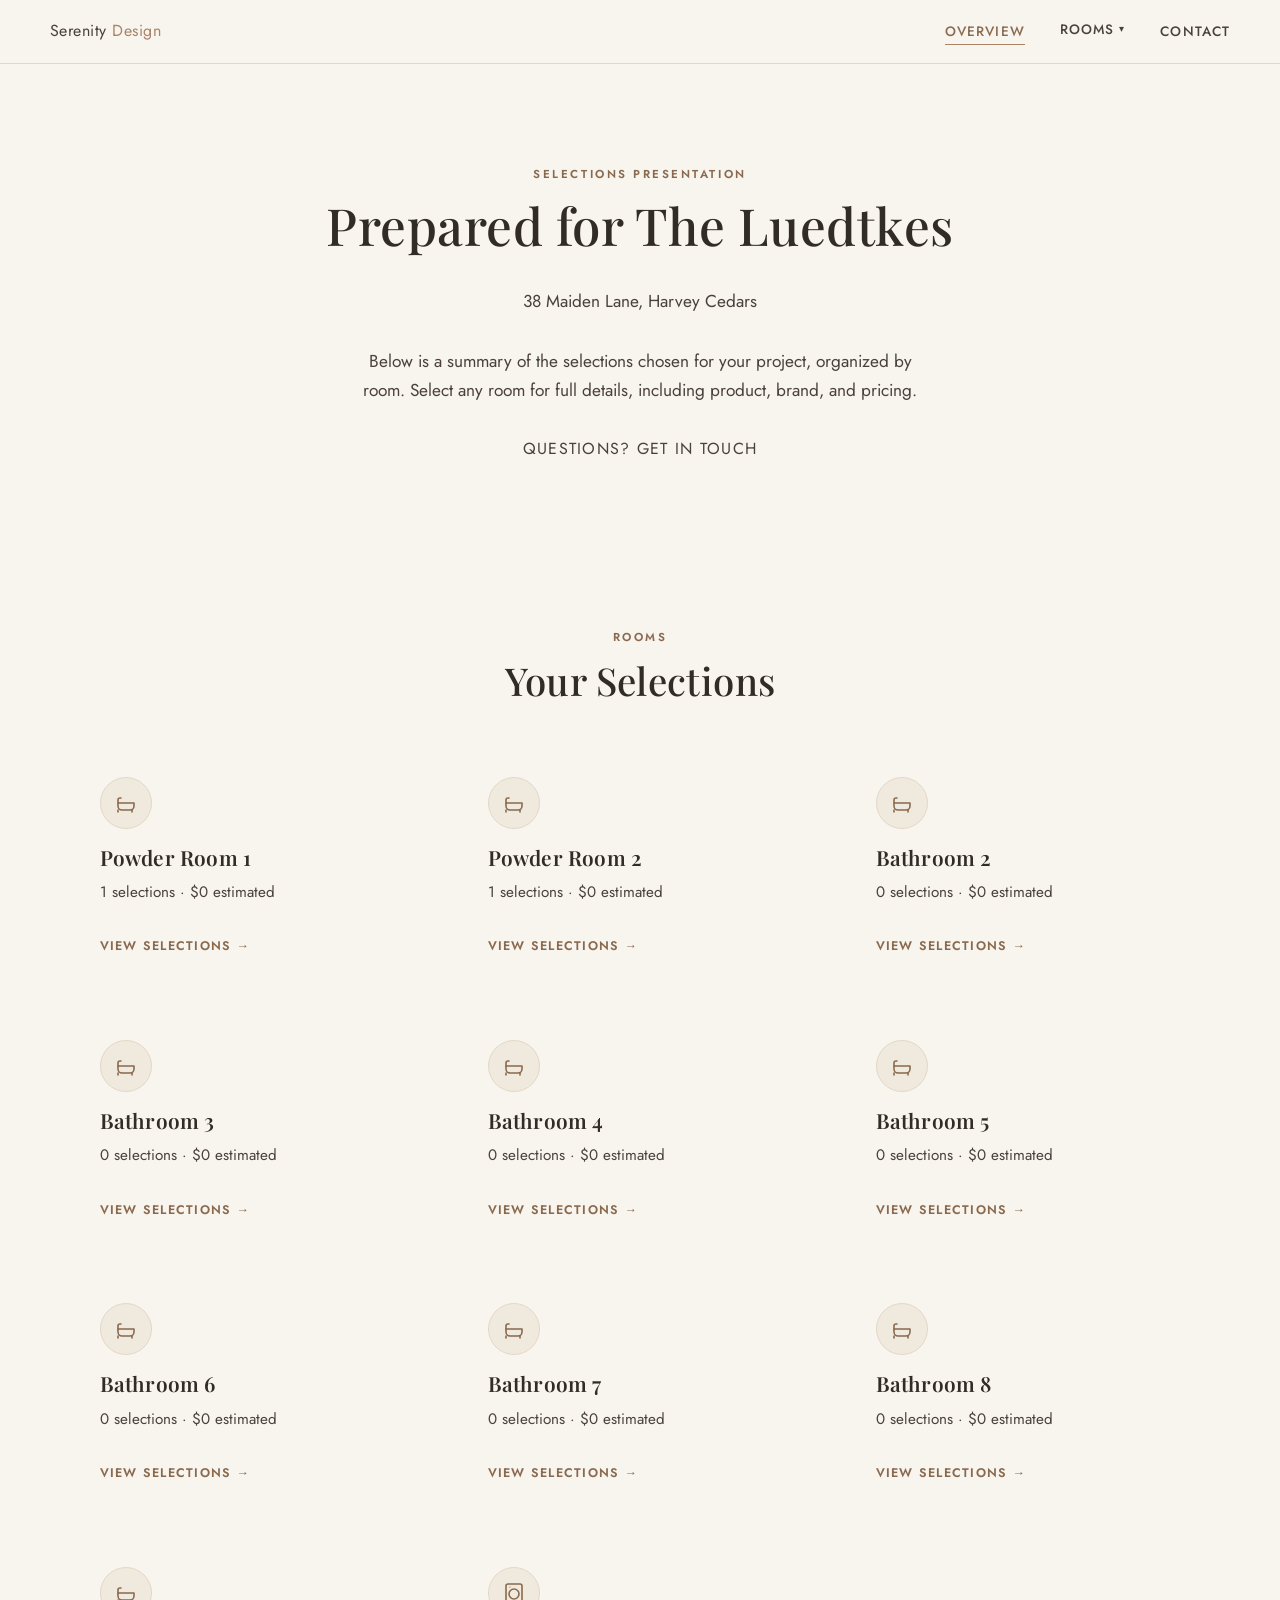
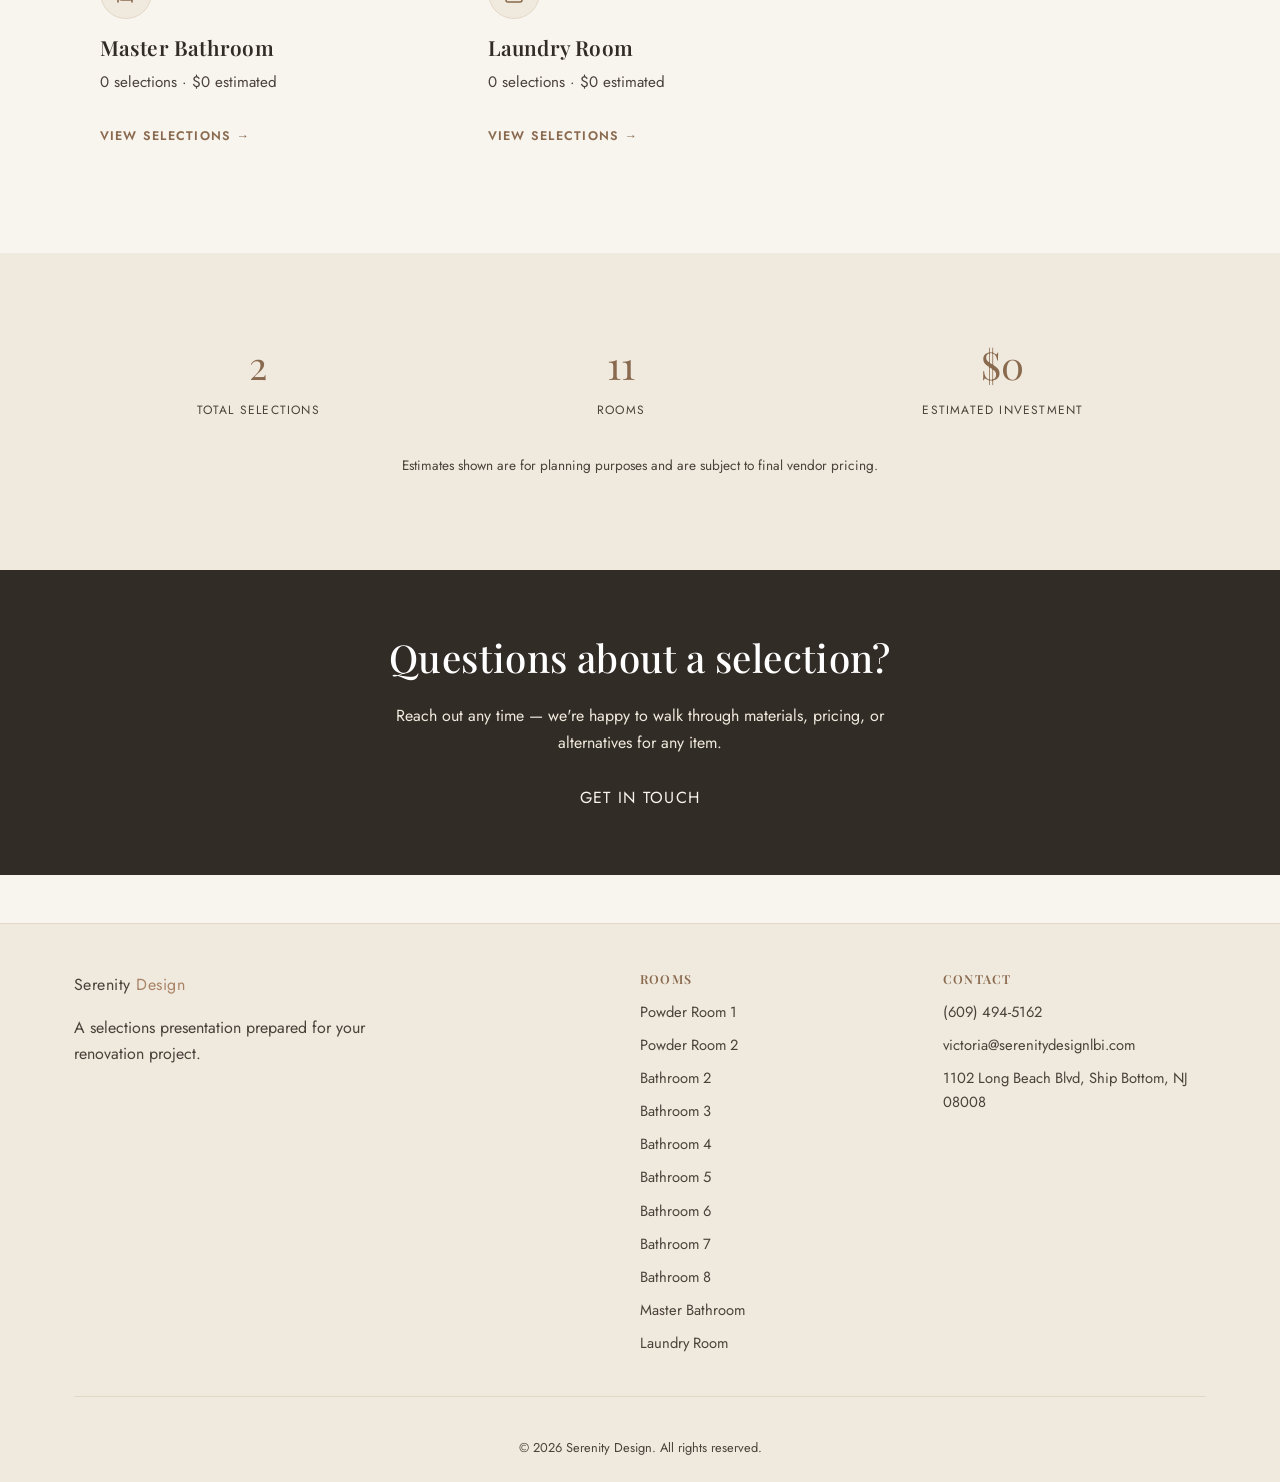
==== index.html @ 04fab4d8 "Rebuild site as room-based multi-page static site Restructure navigation from category tabs (Paint, " ====
<!doctype html>
<html lang="en">
<head>
<meta charset="utf-8">
<meta name="viewport" content="width=device-width, initial-scale=1">
<title>Serenity Design | Overview</title>
<link rel="preconnect" href="https://fonts.googleapis.com">
<link href="https://fonts.googleapis.com/css2?family=Playfair+Display:wght@500;600&family=Jost:wght@400;500;600&display=swap" rel="stylesheet">
<link rel="stylesheet" href="css/styles.css">
</head>
<body>
<header class="site-header">
  <div class="container nav">
    <a href="index.html" class="brand nav-link active"><span data-site="brand-name">Serenity</span> <span class="accent" data-site="brand-accent">Design</span></a>
    <button class="nav-toggle" aria-label="Toggle navigation" aria-expanded="false">
      <span></span><span></span><span></span>
    </button>
    <ul class="nav-links">
      <li><a href="index.html" class="nav-link active">Overview</a></li>
      <li class="nav-dropdown">
        <button type="button" class="nav-dropdown-toggle" aria-expanded="false">Rooms</button>
        <ul class="nav-dropdown-menu">
          <li><a href="powder-room-1.html" class="nav-link">Powder Room 1</a></li>
          <li><a href="powder-room-2.html" class="nav-link">Powder Room 2</a></li>
          <li><a href="bathroom-2.html" class="nav-link">Bathroom 2</a></li>
          <li><a href="bathroom-3.html" class="nav-link">Bathroom 3</a></li>
          <li><a href="bathroom-4.html" class="nav-link">Bathroom 4</a></li>
          <li><a href="bathroom-5.html" class="nav-link">Bathroom 5</a></li>
          <li><a href="bathroom-6.html" class="nav-link">Bathroom 6</a></li>
          <li><a href="bathroom-7.html" class="nav-link">Bathroom 7</a></li>
          <li><a href="bathroom-8.html" class="nav-link">Bathroom 8</a></li>
          <li><a href="master-bathroom.html" class="nav-link">Master Bathroom</a></li>
          <li><a href="laundry-room.html" class="nav-link">Laundry Room</a></li>
        </ul>
      </li>
      <li><a href="contact.html" class="nav-link">Contact</a></li>
    </ul>
  </div>
</header>

<main>
  <section class="hero">
    <div class="container">
      <span class="eyebrow">Selections Presentation</span>
      <h1>Prepared for <span data-site="client-name">The Luedtkes</span></h1>
      <p class="lead"><span data-site="project-address">38 Maiden Lane, Harvey Cedars</span></p>
      <p class="lead">Below is a summary of the selections chosen for your project, organized by room. Select any room for full details, including product, brand, and pricing.</p>
      <div class="hero-actions">
        <a href="contact.html" class="btn nav-link">Questions? Get in Touch</a>
      </div>
    </div>
  </section>

  <section class="section">
    <div class="container">
      <div class="section-head">
        <span class="eyebrow">Rooms</span>
        <h2>Your Selections</h2>
      </div>
      <div class="grid grid--3">

        <a href="powder-room-1.html" class="card selection-summary-card nav-link">
          <div class="card-body">
            <div class="icon-badge">
              <svg viewBox="0 0 24 24" stroke-width="1.6"><path d="M4 12h16v3a4 4 0 0 1-4 4H8a4 4 0 0 1-4-4v-3z" stroke-linecap="round" stroke-linejoin="round"/><path d="M4 12V9a2 2 0 0 1 2-2h1" stroke-linecap="round"/><path d="M4 19v2M18 19v2" stroke-linecap="round"/></svg>
            </div>
            <h3>Powder Room 1</h3>
            <p><span data-summary-count="powder-room-1">0</span> selections · <span data-summary-total="powder-room-1">$0</span> estimated</p>
            <span class="card-link">View Selections →</span>
          </div>
        </a>

        <a href="powder-room-2.html" class="card selection-summary-card nav-link">
          <div class="card-body">
            <div class="icon-badge">
              <svg viewBox="0 0 24 24" stroke-width="1.6"><path d="M4 12h16v3a4 4 0 0 1-4 4H8a4 4 0 0 1-4-4v-3z" stroke-linecap="round" stroke-linejoin="round"/><path d="M4 12V9a2 2 0 0 1 2-2h1" stroke-linecap="round"/><path d="M4 19v2M18 19v2" stroke-linecap="round"/></svg>
            </div>
            <h3>Powder Room 2</h3>
            <p><span data-summary-count="powder-room-2">0</span> selections · <span data-summary-total="powder-room-2">$0</span> estimated</p>
            <span class="card-link">View Selections →</span>
          </div>
        </a>

        <a href="bathroom-2.html" class="card selection-summary-card nav-link">
          <div class="card-body">
            <div class="icon-badge">
              <svg viewBox="0 0 24 24" stroke-width="1.6"><path d="M4 12h16v3a4 4 0 0 1-4 4H8a4 4 0 0 1-4-4v-3z" stroke-linecap="round" stroke-linejoin="round"/><path d="M4 12V9a2 2 0 0 1 2-2h1" stroke-linecap="round"/><path d="M4 19v2M18 19v2" stroke-linecap="round"/></svg>
            </div>
            <h3>Bathroom 2</h3>
            <p><span data-summary-count="bathroom-2">0</span> selections · <span data-summary-total="bathroom-2">$0</span> estimated</p>
            <span class="card-link">View Selections →</span>
          </div>
        </a>

        <a href="bathroom-3.html" class="card selection-summary-card nav-link">
          <div class="card-body">
            <div class="icon-badge">
              <svg viewBox="0 0 24 24" stroke-width="1.6"><path d="M4 12h16v3a4 4 0 0 1-4 4H8a4 4 0 0 1-4-4v-3z" stroke-linecap="round" stroke-linejoin="round"/><path d="M4 12V9a2 2 0 0 1 2-2h1" stroke-linecap="round"/><path d="M4 19v2M18 19v2" stroke-linecap="round"/></svg>
            </div>
            <h3>Bathroom 3</h3>
            <p><span data-summary-count="bathroom-3">0</span> selections · <span data-summary-total="bathroom-3">$0</span> estimated</p>
            <span class="card-link">View Selections →</span>
          </div>
        </a>

        <a href="bathroom-4.html" class="card selection-summary-card nav-link">
          <div class="card-body">
            <div class="icon-badge">
              <svg viewBox="0 0 24 24" stroke-width="1.6"><path d="M4 12h16v3a4 4 0 0 1-4 4H8a4 4 0 0 1-4-4v-3z" stroke-linecap="round" stroke-linejoin="round"/><path d="M4 12V9a2 2 0 0 1 2-2h1" stroke-linecap="round"/><path d="M4 19v2M18 19v2" stroke-linecap="round"/></svg>
            </div>
            <h3>Bathroom 4</h3>
            <p><span data-summary-count="bathroom-4">0</span> selections · <span data-summary-total="bathroom-4">$0</span> estimated</p>
            <span class="card-link">View Selections →</span>
          </div>
        </a>

        <a href="bathroom-5.html" class="card selection-summary-card nav-link">
          <div class="card-body">
            <div class="icon-badge">
              <svg viewBox="0 0 24 24" stroke-width="1.6"><path d="M4 12h16v3a4 4 0 0 1-4 4H8a4 4 0 0 1-4-4v-3z" stroke-linecap="round" stroke-linejoin="round"/><path d="M4 12V9a2 2 0 0 1 2-2h1" stroke-linecap="round"/><path d="M4 19v2M18 19v2" stroke-linecap="round"/></svg>
            </div>
            <h3>Bathroom 5</h3>
            <p><span data-summary-count="bathroom-5">0</span> selections · <span data-summary-total="bathroom-5">$0</span> estimated</p>
            <span class="card-link">View Selections →</span>
          </div>
        </a>

        <a href="bathroom-6.html" class="card selection-summary-card nav-link">
          <div class="card-body">
            <div class="icon-badge">
              <svg viewBox="0 0 24 24" stroke-width="1.6"><path d="M4 12h16v3a4 4 0 0 1-4 4H8a4 4 0 0 1-4-4v-3z" stroke-linecap="round" stroke-linejoin="round"/><path d="M4 12V9a2 2 0 0 1 2-2h1" stroke-linecap="round"/><path d="M4 19v2M18 19v2" stroke-linecap="round"/></svg>
            </div>
            <h3>Bathroom 6</h3>
            <p><span data-summary-count="bathroom-6">0</span> selections · <span data-summary-total="bathroom-6">$0</span> estimated</p>
            <span class="card-link">View Selections →</span>
          </div>
        </a>

        <a href="bathroom-7.html" class="card selection-summary-card nav-link">
          <div class="card-body">
            <div class="icon-badge">
              <svg viewBox="0 0 24 24" stroke-width="1.6"><path d="M4 12h16v3a4 4 0 0 1-4 4H8a4 4 0 0 1-4-4v-3z" stroke-linecap="round" stroke-linejoin="round"/><path d="M4 12V9a2 2 0 0 1 2-2h1" stroke-linecap="round"/><path d="M4 19v2M18 19v2" stroke-linecap="round"/></svg>
            </div>
            <h3>Bathroom 7</h3>
            <p><span data-summary-count="bathroom-7">0</span> selections · <span data-summary-total="bathroom-7">$0</span> estimated</p>
            <span class="card-link">View Selections →</span>
          </div>
        </a>

        <a href="bathroom-8.html" class="card selection-summary-card nav-link">
          <div class="card-body">
            <div class="icon-badge">
              <svg viewBox="0 0 24 24" stroke-width="1.6"><path d="M4 12h16v3a4 4 0 0 1-4 4H8a4 4 0 0 1-4-4v-3z" stroke-linecap="round" stroke-linejoin="round"/><path d="M4 12V9a2 2 0 0 1 2-2h1" stroke-linecap="round"/><path d="M4 19v2M18 19v2" stroke-linecap="round"/></svg>
            </div>
            <h3>Bathroom 8</h3>
            <p><span data-summary-count="bathroom-8">0</span> selections · <span data-summary-total="bathroom-8">$0</span> estimated</p>
            <span class="card-link">View Selections →</span>
          </div>
        </a>

        <a href="master-bathroom.html" class="card selection-summary-card nav-link">
          <div class="card-body">
            <div class="icon-badge">
              <svg viewBox="0 0 24 24" stroke-width="1.6"><path d="M4 12h16v3a4 4 0 0 1-4 4H8a4 4 0 0 1-4-4v-3z" stroke-linecap="round" stroke-linejoin="round"/><path d="M4 12V9a2 2 0 0 1 2-2h1" stroke-linecap="round"/><path d="M4 19v2M18 19v2" stroke-linecap="round"/></svg>
            </div>
            <h3>Master Bathroom</h3>
            <p><span data-summary-count="master-bathroom">0</span> selections · <span data-summary-total="master-bathroom">$0</span> estimated</p>
            <span class="card-link">View Selections →</span>
          </div>
        </a>

        <a href="laundry-room.html" class="card selection-summary-card nav-link">
          <div class="card-body">
            <div class="icon-badge">
              <svg viewBox="0 0 24 24" stroke-width="1.6"><rect x="4" y="3" width="16" height="18" rx="2"/><circle cx="12" cy="13" r="5"/><circle cx="8" cy="6" r="0.6" fill="currentColor" stroke="none"/></svg>
            </div>
            <h3>Laundry Room</h3>
            <p><span data-summary-count="laundry-room">0</span> selections · <span data-summary-total="laundry-room">$0</span> estimated</p>
            <span class="card-link">View Selections →</span>
          </div>
        </a>

      </div>
    </div>
  </section>

  <section class="section section--alt">
    <div class="container">
      <div class="stats">
        <div class="stat"><span class="num" data-summary-count="all">0</span><span class="label">Total Selections</span></div>
        <div class="stat"><span class="num">11</span><span class="label">Rooms</span></div>
        <div class="stat"><span class="num" data-summary-total="all">$0</span><span class="label">Estimated Investment</span></div>
      </div>
      <p style="text-align:center; margin-top:2rem; font-size:0.85rem;">Estimates shown are for planning purposes and are subject to final vendor pricing.</p>
    </div>
  </section>

  <section class="cta-band">
    <div class="container">
      <h2>Questions about a selection?</h2>
      <p>Reach out any time — we're happy to walk through materials, pricing, or alternatives for any item.</p>
      <a href="contact.html" class="btn nav-link">Get in Touch</a>
    </div>
  </section>
</main>

<footer class="site-footer">
  <div class="container">
    <div class="footer-grid">
      <div>
        <a href="index.html" class="brand nav-link"><span data-site="brand-name">Serenity</span> <span class="accent" data-site="brand-accent">Design</span></a>
        <p style="margin-top:1rem; max-width:320px;" data-site="tagline">A selections presentation prepared for your renovation project.</p>
      </div>
      <div>
        <h4>Rooms</h4>
        <ul class="footer-links">
          <li><a href="powder-room-1.html" class="nav-link">Powder Room 1</a></li>
          <li><a href="powder-room-2.html" class="nav-link">Powder Room 2</a></li>
          <li><a href="bathroom-2.html" class="nav-link">Bathroom 2</a></li>
          <li><a href="bathroom-3.html" class="nav-link">Bathroom 3</a></li>
          <li><a href="bathroom-4.html" class="nav-link">Bathroom 4</a></li>
          <li><a href="bathroom-5.html" class="nav-link">Bathroom 5</a></li>
          <li><a href="bathroom-6.html" class="nav-link">Bathroom 6</a></li>
          <li><a href="bathroom-7.html" class="nav-link">Bathroom 7</a></li>
          <li><a href="bathroom-8.html" class="nav-link">Bathroom 8</a></li>
          <li><a href="master-bathroom.html" class="nav-link">Master Bathroom</a></li>
          <li><a href="laundry-room.html" class="nav-link">Laundry Room</a></li>
        </ul>
      </div>
      <div>
        <h4>Contact</h4>
        <ul class="footer-links">
          <li><a href="#" data-site-link="phone" data-site="phone">(555) 123-4567</a></li>
          <li><a href="#" data-site-link="email" data-site="email">victoria@serenitydesignlbi.com</a></li>
          <li><span data-site="address">1102 Long Beach Blvd, Ship Bottom, NJ 08008</span></li>
        </ul>
      </div>
    </div>
    <div class="footer-bottom">
      <div class="footer-social">
        <a href="#" data-site-social="instagram" hidden>Instagram</a>
        <a href="#" data-site-social="pinterest" hidden>Pinterest</a>
        <a href="#" data-site-social="facebook" hidden>Facebook</a>
      </div>
      &copy; <span data-site="year">2026</span> <span data-site="brand-name">Serenity</span> <span data-site="brand-accent">Design</span>. All rights reserved.
    </div>
  </div>
</footer>

<script src="js/config.js"></script>
<script src="js/selections-data.js"></script>
<script src="js/main.js"></script>
</body>
</html>
---- css/styles.css ----
/* ==========================================================================
   Serenity Design — Client Selections Presentation (single-page preview)
   Warm & minimal palette: cream, taupe, charcoal
   This mirrors the multi-page site in the project repo. In the repo,
   Overview / Electrical / Paint / Counter Tops / Lighting / Furniture /
   Contact are separate HTML files; here they're the same markup shown
   as togglable sections so this can be previewed as a single link.
   ========================================================================== */

:root {
  --cream: #f8f4ee;
  --cream-deep: #f0e9dd;
  --taupe: #a98467;
  --taupe-dark: #8a6a4f;
  --charcoal: #322c26;
  --ink: #4a423a;
  --border: #e2d8c8;
  --white: #ffffff;

  --font-heading: 'Playfair Display', Georgia, 'Times New Roman', serif;
  --font-body: 'Jost', 'Helvetica Neue', Arial, sans-serif;

  --max-width: 1180px;
  --radius: 4px;
}

* { box-sizing: border-box; }
html { scroll-behavior: smooth; }

/* Base reset for every nav-style button (nav bar, dropdown, footer) —
   contextual rules below layer their own typography on top of this. */
a.nav-link {
  font: inherit;
  background: none;
  border: none;
  margin: 0;
  padding: 0;
  color: inherit;
  text-align: left;
  cursor: pointer;
}

body {
  margin: 0;
  font-family: var(--font-body);
  color: var(--ink);
  background: var(--cream);
  line-height: 1.65;
  -webkit-font-smoothing: antialiased;
}

img { max-width: 100%; display: block; }
a { color: inherit; text-decoration: none; }

h1, h2, h3, h4 {
  font-family: var(--font-heading);
  color: var(--charcoal);
  font-weight: 600;
  line-height: 1.2;
  margin: 0 0 0.6em;
  letter-spacing: 0.01em;
  text-wrap: balance;
}

h1 { font-size: clamp(2.2rem, 4vw, 3.4rem); font-weight: 500; }
h2 { font-size: clamp(1.7rem, 3vw, 2.4rem); font-weight: 500; }
h3 { font-size: 1.3rem; }

p { margin: 0 0 1em; }

.eyebrow {
  display: inline-block;
  text-transform: uppercase;
  letter-spacing: 0.22em;
  font-size: 0.72rem;
  color: var(--taupe-dark);
  font-weight: 600;
  margin-bottom: 0.9em;
}

.container { max-width: var(--max-width); margin: 0 auto; padding: 0 1.5rem; }

.section { padding: 5rem 0; }
.section--alt { background: var(--cream-deep); }

.section-head { max-width: 620px; margin: 0 auto 3rem; text-align: center; }


/* ---------- Buttons ---------- */
.btn {
  display: inline-block;
  padding: 0.85em 2em;
  border: 1px solid var(--charcoal);
  border-radius: var(--radius);
  font-size: 0.85rem;
  letter-spacing: 0.08em;
  text-transform: uppercase;
  font-weight: 500;
  transition: background 0.25s ease, color 0.25s ease, border-color 0.25s ease;
  background: transparent;
  color: var(--charcoal);
  cursor: pointer;
}

.btn:hover { background: var(--charcoal); color: var(--white); }

.btn--primary { background: var(--taupe); border-color: var(--taupe); color: var(--white); }
.btn--primary:hover { background: var(--taupe-dark); border-color: var(--taupe-dark); }

/* ---------- Header / Nav ---------- */
.site-header {
  position: sticky;
  top: 0;
  z-index: 100;
  background: rgba(248, 244, 238, 0.92);
  backdrop-filter: blur(6px);
  border-bottom: 1px solid var(--border);
}

.nav { display: flex; align-items: center; justify-content: space-between; padding: 1.15rem 0; }

.brand { font-family: var(--font-heading); font-size: 1.45rem; letter-spacing: 0.03em; color: var(--charcoal); }
.brand .accent { color: var(--taupe); }

.nav-links { display: flex; align-items: center; gap: 2.2rem; list-style: none; margin: 0; padding: 0; }

.nav-links a, .nav-links a.nav-link {
  font: inherit;
  background: none;
  border: none;
  cursor: pointer;
  font-size: 0.85rem;
  text-transform: uppercase;
  letter-spacing: 0.08em;
  font-weight: 500;
  color: var(--ink);
  position: relative;
  padding: 0 0 4px;
}

.nav-links a::after, .nav-links a.nav-link::after {
  content: "";
  position: absolute;
  left: 0; right: 0; bottom: 0;
  height: 1px;
  background: var(--taupe);
  transform: scaleX(0);
  transition: transform 0.25s ease;
}

.nav-links a:hover::after, .nav-links a.active::after,
.nav-links a.nav-link:hover::after, .nav-links a.nav-link.active::after { transform: scaleX(1); }
.nav-links a.active, .nav-links a.nav-link.active { color: var(--taupe-dark); }

.nav-toggle { display: none; flex-direction: column; gap: 5px; background: none; border: none; cursor: pointer; padding: 6px; }
.nav-toggle span { width: 24px; height: 2px; background: var(--charcoal); display: block; }

/* ---------- Nav dropdown ("Selections") ---------- */
.nav-dropdown { position: relative; }

.nav-dropdown-toggle {
  font: inherit;
  background: none;
  border: none;
  cursor: pointer;
  font-size: 0.85rem;
  text-transform: uppercase;
  letter-spacing: 0.08em;
  font-weight: 500;
  color: var(--ink);
  padding: 0 0 4px;
  display: flex;
  align-items: center;
  gap: 0.35em;
}

.nav-dropdown-toggle::after { content: "▾"; font-size: 0.7em; }
.nav-dropdown-toggle:hover, .nav-dropdown-toggle.active { color: var(--taupe-dark); }

.nav-dropdown-menu {
  display: none;
  flex-direction: column;
  list-style: none;
  margin: 0;
  padding: 0.5rem 0;
  position: absolute;
  top: 100%;
  left: 0;
  min-width: 180px;
  background: var(--white);
  border: 1px solid var(--border);
  border-radius: var(--radius);
  box-shadow: 0 18px 30px -20px rgba(50, 44, 38, 0.35);
  z-index: 10;
}

.nav-dropdown-menu.open { display: flex; }

.nav-dropdown-menu a.nav-link {
  display: block;
  width: 100%;
  text-align: left;
  padding: 0.6rem 1.2rem;
  font-size: 0.82rem;
  text-transform: uppercase;
  letter-spacing: 0.06em;
  white-space: nowrap;
}

.nav-dropdown-menu a.nav-link:hover, .nav-dropdown-menu a.nav-link.active {
  color: var(--taupe-dark);
  background: var(--cream-deep);
}

/* ---------- Hero ---------- */
.hero { padding: 6rem 0 5rem; text-align: center; }
.hero p.lead { max-width: 560px; margin: 0 auto 2rem; color: var(--ink); font-size: 1.08rem; }
.hero-actions { display: flex; gap: 1rem; justify-content: center; flex-wrap: wrap; }

/* ---------- Placeholder imagery blocks ---------- */
.ph-image {
  position: relative;
  width: 100%;
  border-radius: var(--radius);
  background: linear-gradient(135deg, var(--cream-deep), var(--border));
  display: flex;
  align-items: center;
  justify-content: center;
  overflow: hidden;
  color: var(--taupe-dark);
}

.ph-image::before {
  content: "";
  position: absolute;
  inset: 0;
  background: repeating-linear-gradient(45deg, rgba(169,132,103,0.06) 0 2px, transparent 2px 14px);
}

.ph-image .ph-label {
  position: relative;
  z-index: 1;
  font-family: var(--font-heading);
  font-size: 0.95rem;
  letter-spacing: 0.05em;
  text-align: center;
  padding: 1rem;
}

.ph-image--wide { aspect-ratio: 16/9; }

/* ---------- Grid layouts ---------- */
.grid { display: grid; gap: 2rem; }
.grid--3 { grid-template-columns: repeat(3, 1fr); }

@media (max-width: 900px) { .grid--3 { grid-template-columns: repeat(2, 1fr); } }
@media (max-width: 620px) { .grid--3 { grid-template-columns: 1fr; } }

/* ---------- Cards ---------- */
.card {
  background: var(--white);
  border: 1px solid var(--border);
  border-radius: var(--radius);
  overflow: hidden;
  transition: transform 0.25s ease, box-shadow 0.25s ease;
  display: flex;
  flex-direction: column;
}

.card:hover { transform: translateY(-4px); box-shadow: 0 18px 30px -20px rgba(50, 44, 38, 0.35); }

.card-body { padding: 1.6rem; flex: 1; display: flex; flex-direction: column; }
.card-body h3 { margin-bottom: 0.5em; }
.card-body p { color: var(--ink); font-size: 0.95rem; flex: 1; }

.card-link {
  margin-top: 1rem;
  font-size: 0.78rem;
  text-transform: uppercase;
  letter-spacing: 0.1em;
  font-weight: 600;
  color: var(--taupe-dark);
}

a.card.selection-summary-card:hover h3 { color: var(--taupe-dark); }

/* ---------- Icon badges ---------- */
.icon-badge {
  width: 52px;
  height: 52px;
  border-radius: 50%;
  background: var(--cream-deep);
  border: 1px solid var(--border);
  display: flex;
  align-items: center;
  justify-content: center;
  margin-bottom: 1rem;
  color: var(--taupe-dark);
}

.icon-badge svg { width: 24px; height: 24px; stroke: currentColor; fill: none; }

/* ---------- Stats ---------- */
.stats { display: flex; justify-content: space-around; flex-wrap: wrap; gap: 2rem; text-align: center; }
.stat .num { font-family: var(--font-heading); font-size: 2.4rem; color: var(--taupe-dark); display: block; font-variant-numeric: tabular-nums; }
.stat .label { text-transform: uppercase; font-size: 0.75rem; letter-spacing: 0.1em; color: var(--ink); }

/* ---------- Selection cards ---------- */
.selection-photo { width: 100%; aspect-ratio: 16/9; object-fit: cover; display: block; }

.selection-meta {
  font-size: 0.78rem;
  text-transform: uppercase;
  letter-spacing: 0.06em;
  color: var(--taupe-dark);
  margin-bottom: 0.3em;
  flex: none;
}

.selection-price { font-family: var(--font-heading); font-size: 1.15rem; color: var(--charcoal); margin: auto 0 0; flex: none; font-variant-numeric: tabular-nums; }
.selection-empty { grid-column: 1 / -1; text-align: center; color: var(--ink); padding: 2rem 0; }

/* ---------- CTA band ---------- */
.cta-band { background: var(--charcoal); color: var(--cream); text-align: center; padding: 4rem 0; }
.cta-band h2 { color: var(--white); }
.cta-band p { color: var(--cream-deep); max-width: 500px; margin: 0 auto 1.8rem; }
.cta-band .btn { border-color: var(--cream); color: var(--cream); }
.cta-band .btn:hover { background: var(--cream); color: var(--charcoal); }

/* ---------- Page hero ---------- */
.page-hero { padding: 3.5rem 0 3rem; text-align: center; background: var(--cream-deep); border-bottom: 1px solid var(--border); }
.page-hero p { max-width: 560px; margin: 0 auto; color: var(--ink); }

/* ---------- Contact info list ---------- */
.info-list { list-style: none; margin: 0; padding: 0; }
.info-list li { display: flex; gap: 0.8rem; margin-bottom: 1.2rem; color: var(--ink); }
.info-list strong { display: block; color: var(--charcoal); font-weight: 600; }

/* ---------- Footer ---------- */
.site-footer { background: var(--cream-deep); border-top: 1px solid var(--border); padding: 3rem 0 1.5rem; margin-top: 3rem; }

.footer-grid { display: grid; grid-template-columns: 2fr 1fr 1fr; gap: 2.5rem; margin-bottom: 2rem; }

@media (max-width: 700px) { .footer-grid { grid-template-columns: 1fr 1fr; } }
@media (max-width: 480px) { .footer-grid { grid-template-columns: 1fr; } }

.footer-grid h4 { text-transform: uppercase; font-size: 0.78rem; letter-spacing: 0.1em; color: var(--taupe-dark); margin-bottom: 1em; }

.footer-links { list-style: none; margin: 0; padding: 0; }
.footer-links li { margin-bottom: 0.6em; font-size: 0.92rem; }
.footer-links a:hover, .footer-links a.nav-link:hover { color: var(--taupe-dark); }
.footer-links a.nav-link { padding: 0; text-transform: none; letter-spacing: normal; font-weight: 400; font-size: inherit; }
.footer-links a.nav-link::after { display: none; }

.footer-bottom { border-top: 1px solid var(--border); padding-top: 1.5rem; text-align: center; font-size: 0.8rem; color: var(--ink); }

.footer-social { display: flex; justify-content: center; gap: 1.5rem; margin-bottom: 1rem; flex-wrap: wrap; }
.footer-social a { text-transform: uppercase; font-size: 0.72rem; letter-spacing: 0.1em; font-weight: 600; color: var(--ink); }
.footer-social a:hover { color: var(--taupe-dark); }

/* ---------- Small-screen tuning ---------- */
@media (max-width: 620px) {
  .section { padding: 3.25rem 0; }
  .hero { padding: 3.5rem 0 3rem; }
  .hero-actions .btn { width: 100%; text-align: center; }
  .cta-band { padding: 3rem 0; }
  .stats { gap: 1.5rem 2rem; }
  .page-hero { padding: 2.75rem 0 2.25rem; }
}

/* ---------- Responsive nav ---------- */
@media (max-width: 860px) {
  .nav-toggle { display: flex; }

  .nav-links {
    position: absolute;
    top: 100%; left: 0; right: 0;
    background: var(--cream);
    border-bottom: 1px solid var(--border);
    flex-direction: column;
    align-items: flex-start;
    padding: 1.5rem;
    gap: 1.2rem;
    display: none;
  }

  .nav-links.open { display: flex; }
  .nav-dropdown { width: 100%; }

  .nav-dropdown-menu {
    position: static;
    background: none;
    border: none;
    box-shadow: none;
    border-radius: 0;
    padding: 0.5rem 0 0 1rem;
    min-width: 0;
  }

  .nav-dropdown-menu a.nav-link { padding: 0.4rem 0; }
  .nav-dropdown-menu a.nav-link:hover, .nav-dropdown-menu a.nav-link.active { background: none; }
}

@media (prefers-reduced-motion: reduce) {
  * { transition: none !important; scroll-behavior: auto !important; }
}
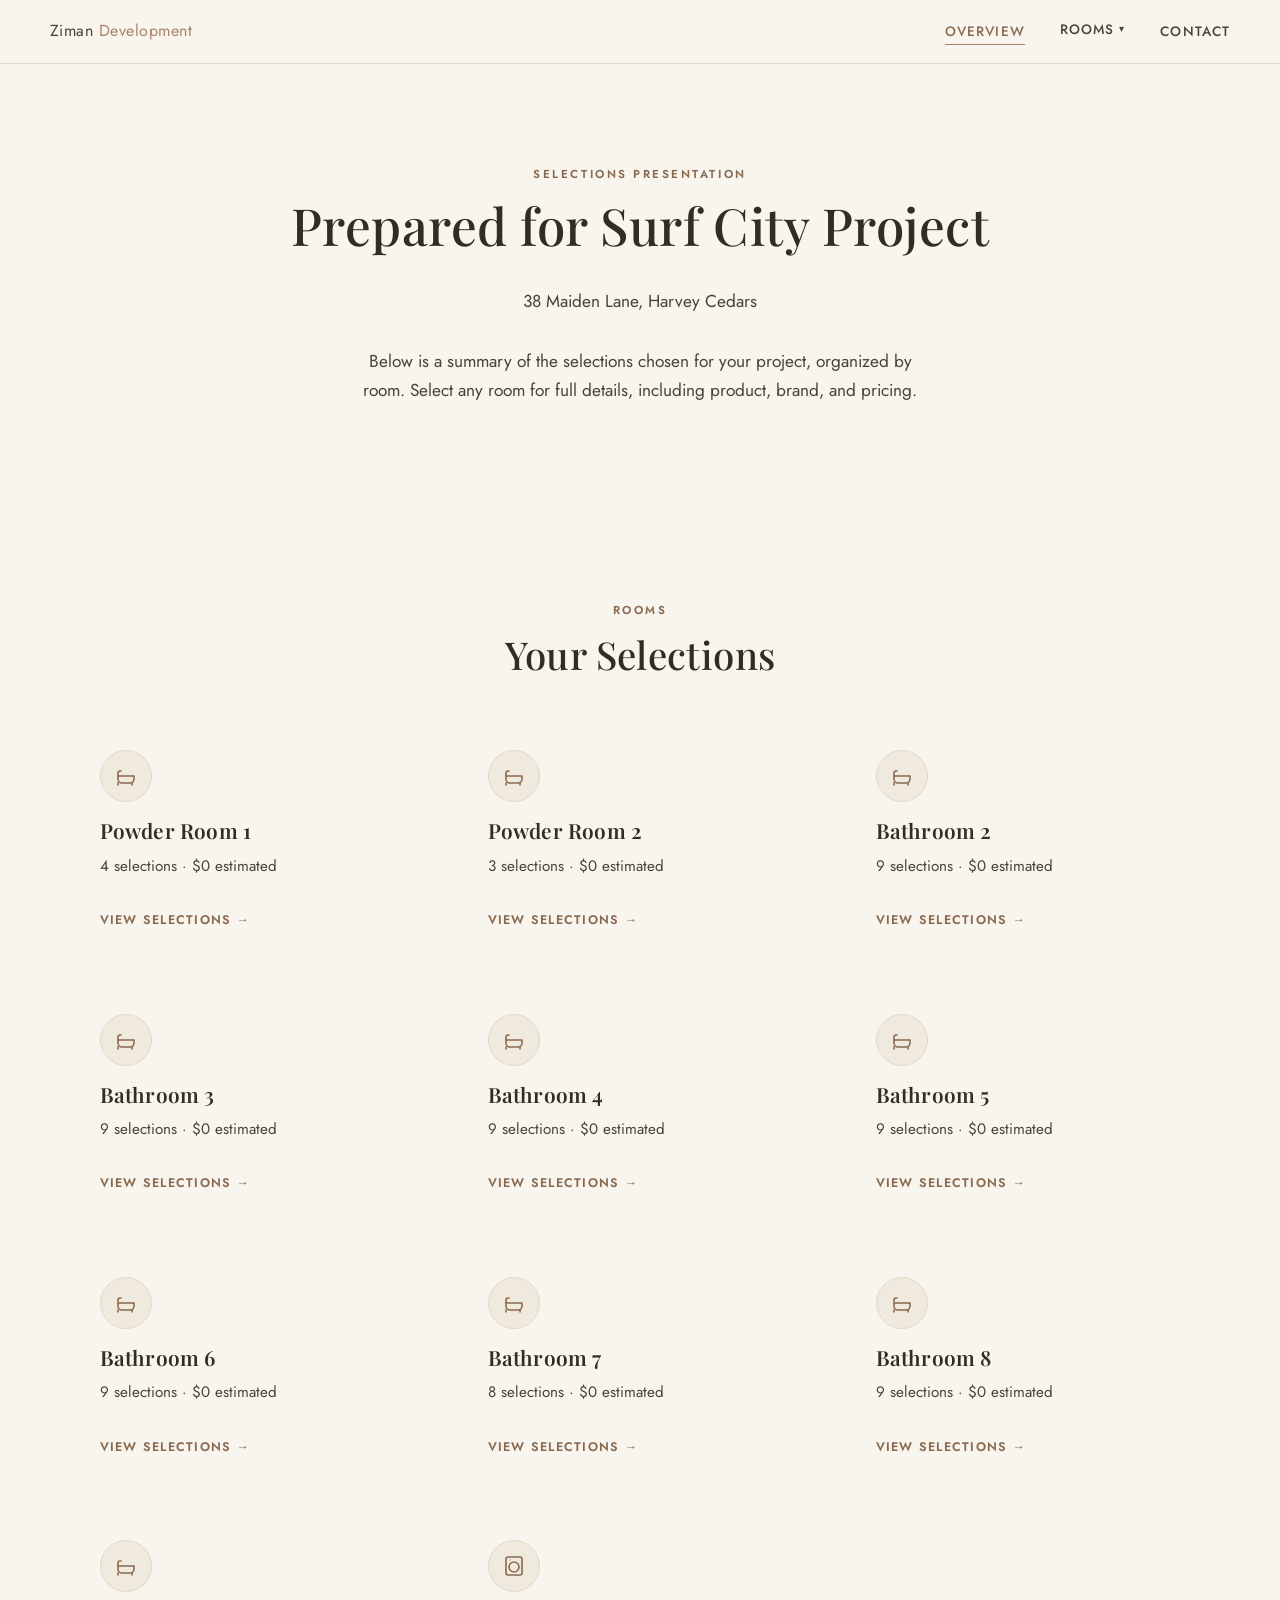
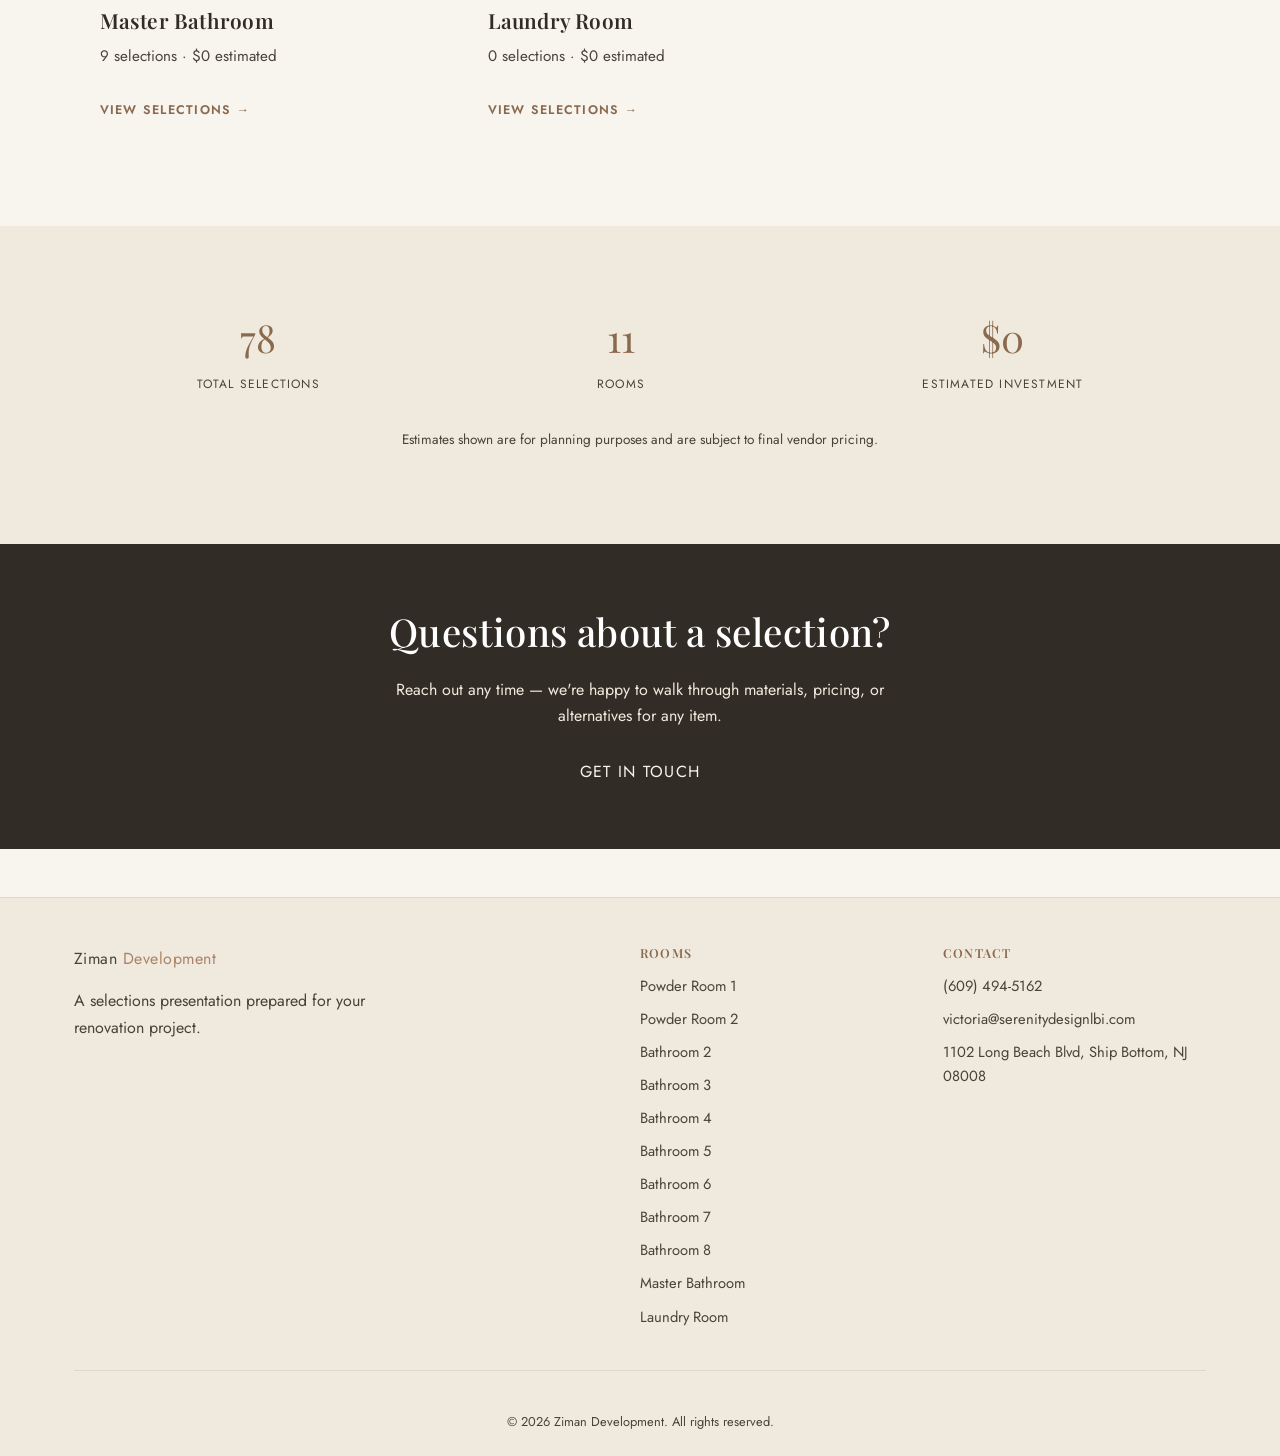
==== commit b2742634: "Rebrand site to Surf City Project / Ziman Development - SITE_CONFIG brand: Serenity Design -> Ziman " ====
--- a/index.html
+++ b/index.html
@@ -45,9 +45,6 @@
       <h1>Prepared for <span data-site="client-name">The Luedtkes</span></h1>
       <p class="lead"><span data-site="project-address">38 Maiden Lane, Harvey Cedars</span></p>
       <p class="lead">Below is a summary of the selections chosen for your project, organized by room. Select any room for full details, including product, brand, and pricing.</p>
-      <div class="hero-actions">
-        <a href="contact.html" class="btn nav-link">Questions? Get in Touch</a>
-      </div>
     </div>
   </section>
 
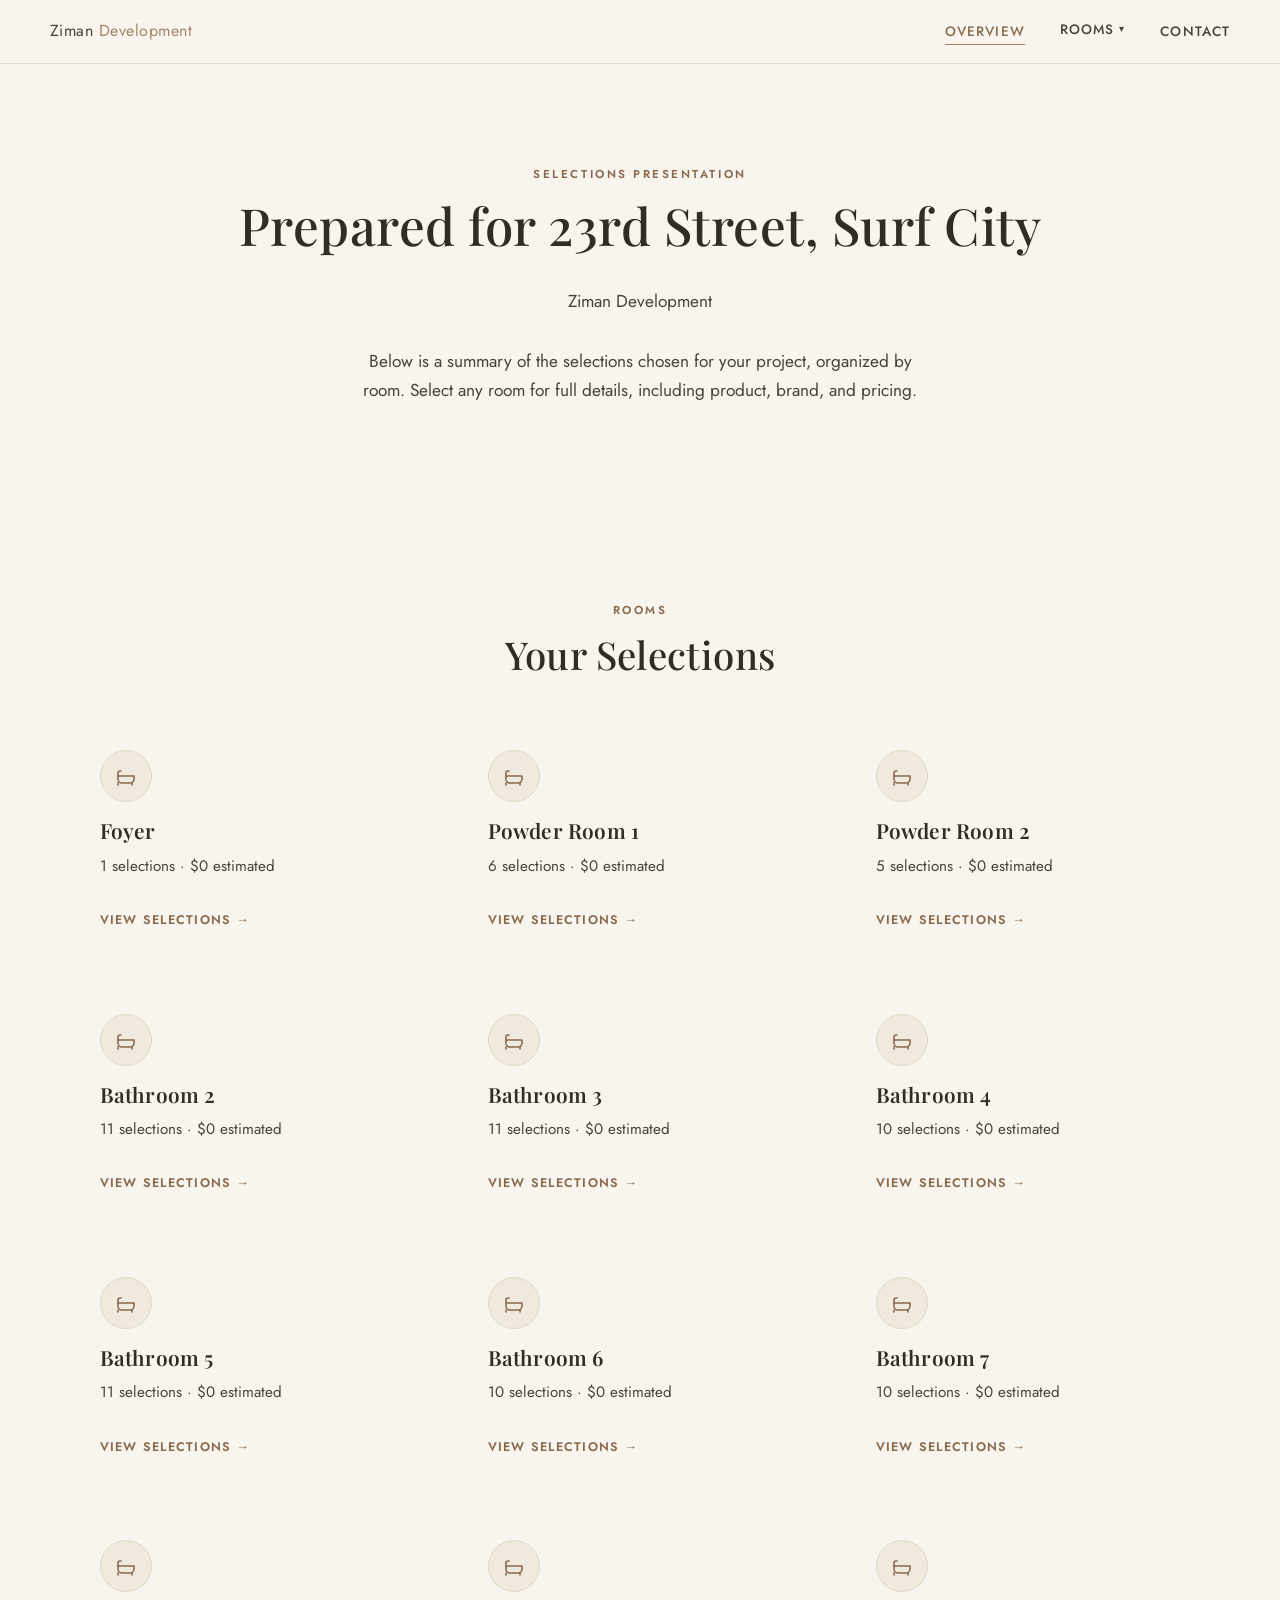
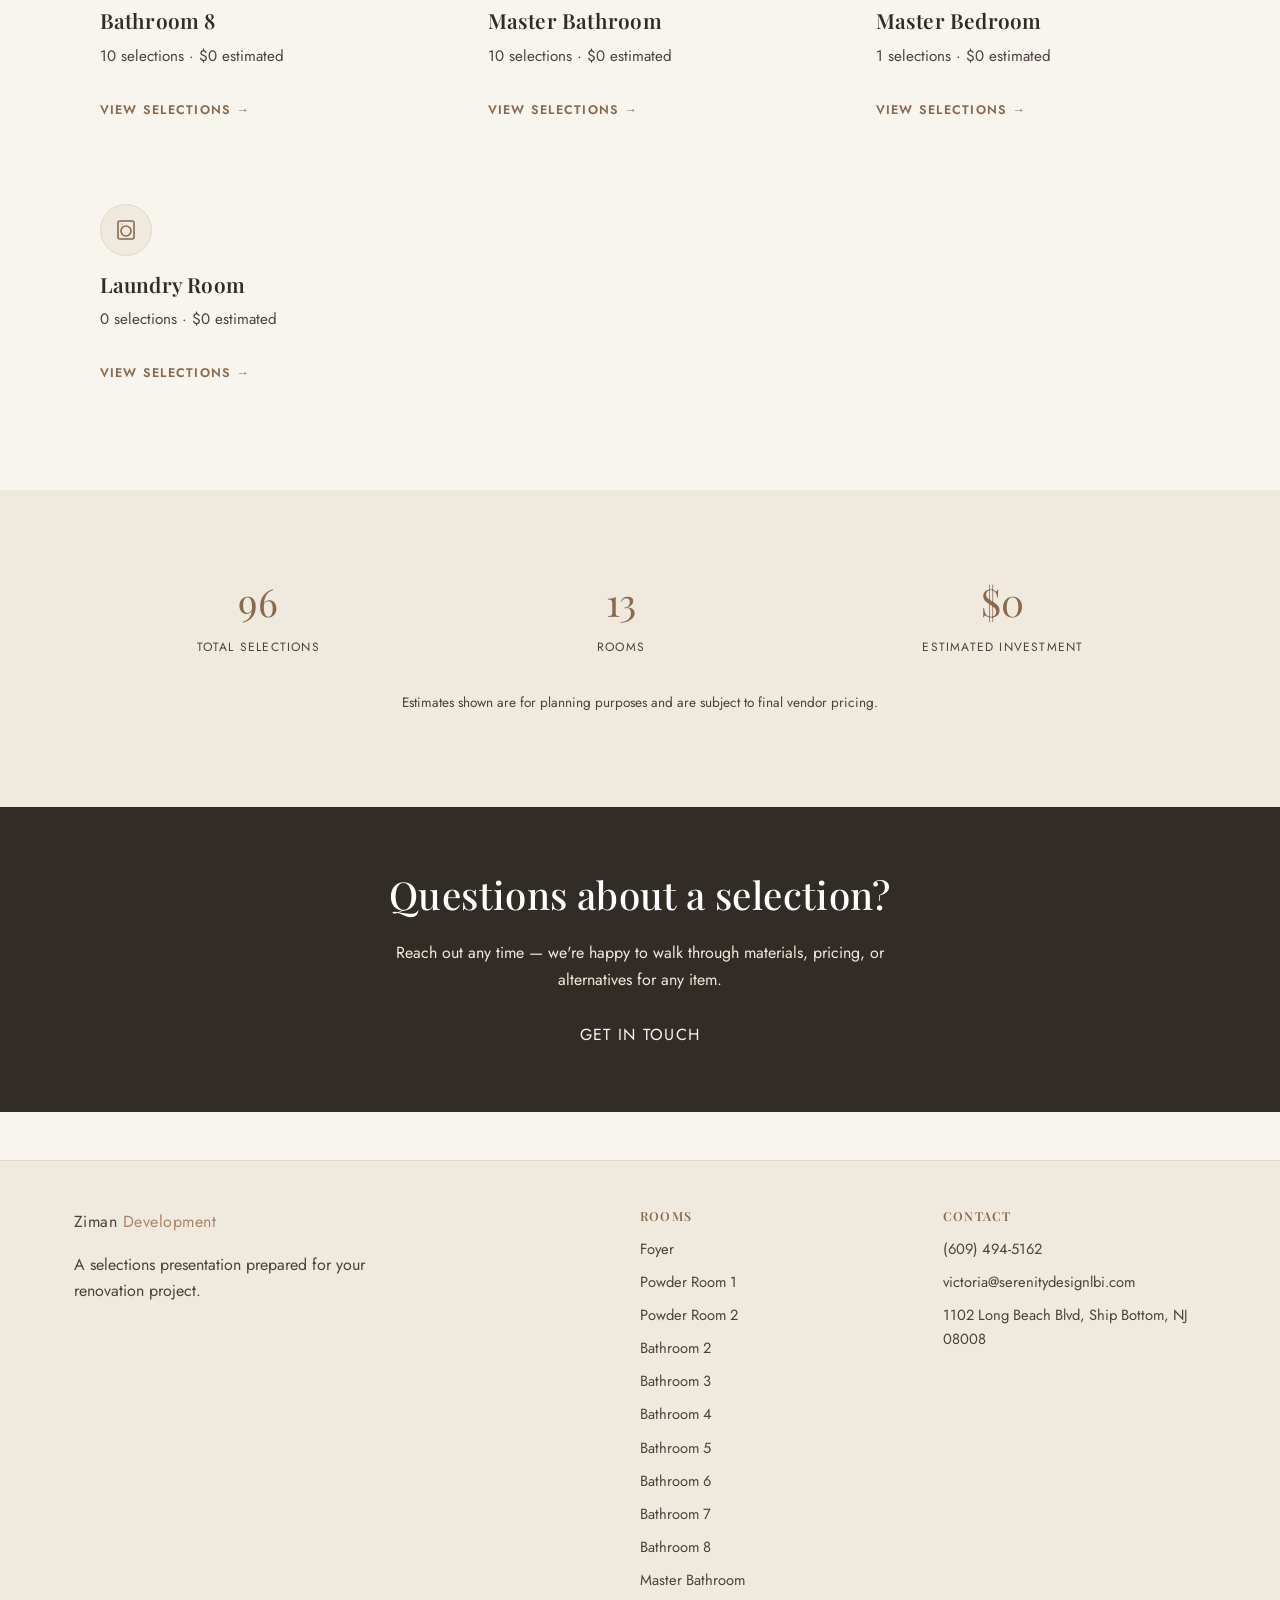
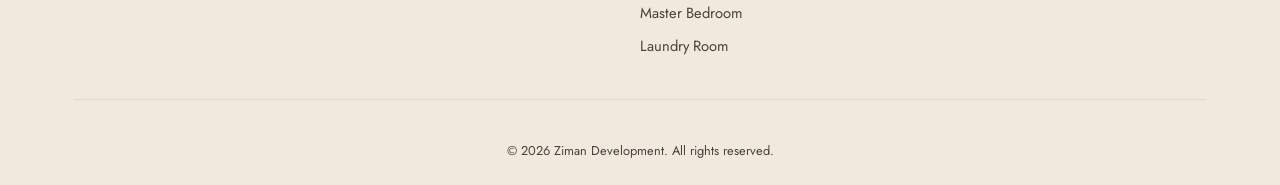
==== commit 784d74ef: "Add Foyer and Master Bedroom sections; fix preview title New rooms: - Foyer: added as a new room (na" ====
--- a/index.html
+++ b/index.html
@@ -20,6 +20,7 @@
       <li class="nav-dropdown">
         <button type="button" class="nav-dropdown-toggle" aria-expanded="false">Rooms</button>
         <ul class="nav-dropdown-menu">
+          <li><a href="foyer.html" class="nav-link">Foyer</a></li>
           <li><a href="powder-room-1.html" class="nav-link">Powder Room 1</a></li>
           <li><a href="powder-room-2.html" class="nav-link">Powder Room 2</a></li>
           <li><a href="bathroom-2.html" class="nav-link">Bathroom 2</a></li>
@@ -30,6 +31,7 @@
           <li><a href="bathroom-7.html" class="nav-link">Bathroom 7</a></li>
           <li><a href="bathroom-8.html" class="nav-link">Bathroom 8</a></li>
           <li><a href="master-bathroom.html" class="nav-link">Master Bathroom</a></li>
+          <li><a href="master-bedroom.html" class="nav-link">Master Bedroom</a></li>
           <li><a href="laundry-room.html" class="nav-link">Laundry Room</a></li>
         </ul>
       </li>
@@ -56,6 +58,17 @@
       </div>
       <div class="grid grid--3">
 
+        <a href="foyer.html" class="card selection-summary-card nav-link">
+          <div class="card-body">
+            <div class="icon-badge">
+              <svg viewBox="0 0 24 24" stroke-width="1.6"><path d="M4 12h16v3a4 4 0 0 1-4 4H8a4 4 0 0 1-4-4v-3z" stroke-linecap="round" stroke-linejoin="round"/><path d="M4 12V9a2 2 0 0 1 2-2h1" stroke-linecap="round"/><path d="M4 19v2M18 19v2" stroke-linecap="round"/></svg>
+            </div>
+            <h3>Foyer</h3>
+            <p><span data-summary-count="foyer">0</span> selections · <span data-summary-total="foyer">$0</span> estimated</p>
+            <span class="card-link">View Selections →</span>
+          </div>
+        </a>
+
         <a href="powder-room-1.html" class="card selection-summary-card nav-link">
           <div class="card-body">
             <div class="icon-badge">
@@ -166,6 +179,17 @@
           </div>
         </a>
 
+        <a href="master-bedroom.html" class="card selection-summary-card nav-link">
+          <div class="card-body">
+            <div class="icon-badge">
+              <svg viewBox="0 0 24 24" stroke-width="1.6"><path d="M4 12h16v3a4 4 0 0 1-4 4H8a4 4 0 0 1-4-4v-3z" stroke-linecap="round" stroke-linejoin="round"/><path d="M4 12V9a2 2 0 0 1 2-2h1" stroke-linecap="round"/><path d="M4 19v2M18 19v2" stroke-linecap="round"/></svg>
+            </div>
+            <h3>Master Bedroom</h3>
+            <p><span data-summary-count="master-bedroom">0</span> selections · <span data-summary-total="master-bedroom">$0</span> estimated</p>
+            <span class="card-link">View Selections →</span>
+          </div>
+        </a>
+
         <a href="laundry-room.html" class="card selection-summary-card nav-link">
           <div class="card-body">
             <div class="icon-badge">
@@ -185,7 +209,7 @@
     <div class="container">
       <div class="stats">
         <div class="stat"><span class="num" data-summary-count="all">0</span><span class="label">Total Selections</span></div>
-        <div class="stat"><span class="num">11</span><span class="label">Rooms</span></div>
+        <div class="stat"><span class="num">13</span><span class="label">Rooms</span></div>
         <div class="stat"><span class="num" data-summary-total="all">$0</span><span class="label">Estimated Investment</span></div>
       </div>
       <p style="text-align:center; margin-top:2rem; font-size:0.85rem;">Estimates shown are for planning purposes and are subject to final vendor pricing.</p>
@@ -211,6 +235,7 @@
       <div>
         <h4>Rooms</h4>
         <ul class="footer-links">
+          <li><a href="foyer.html" class="nav-link">Foyer</a></li>
           <li><a href="powder-room-1.html" class="nav-link">Powder Room 1</a></li>
           <li><a href="powder-room-2.html" class="nav-link">Powder Room 2</a></li>
           <li><a href="bathroom-2.html" class="nav-link">Bathroom 2</a></li>
@@ -221,6 +246,7 @@
           <li><a href="bathroom-7.html" class="nav-link">Bathroom 7</a></li>
           <li><a href="bathroom-8.html" class="nav-link">Bathroom 8</a></li>
           <li><a href="master-bathroom.html" class="nav-link">Master Bathroom</a></li>
+          <li><a href="master-bedroom.html" class="nav-link">Master Bedroom</a></li>
           <li><a href="laundry-room.html" class="nav-link">Laundry Room</a></li>
         </ul>
       </div>
--- a/css/styles.css
+++ b/css/styles.css
@@ -306,7 +306,10 @@
 .stat .label { text-transform: uppercase; font-size: 0.75rem; letter-spacing: 0.1em; color: var(--ink); }
 
 /* ---------- Selection cards ---------- */
-.selection-photo { width: 100%; aspect-ratio: 16/9; object-fit: cover; display: block; }
+/* contain (not cover) + a fixed height so the whole product photo is always
+   visible, whatever its aspect ratio (portrait faucets, square tile swatches,
+   wide tile strips) - a light background fills any letterboxed space. */
+.selection-photo { width: 100%; height: 240px; object-fit: contain; background: var(--cream-deep); display: block; }
 
 .selection-meta {
   font-size: 0.78rem;
@@ -319,6 +322,53 @@
 
 .selection-price { font-family: var(--font-heading); font-size: 1.15rem; color: var(--charcoal); margin: auto 0 0; flex: none; font-variant-numeric: tabular-nums; }
 .selection-empty { grid-column: 1 / -1; text-align: center; color: var(--ink); padding: 2rem 0; }
+
+/* ---------- Finishes list (Grout, Saddle, Sill, Schluter) ----------
+   Compact rows instead of full cards, since these are colors/finishes
+   with no photo - a whole card each would waste a lot of space. */
+.finishes-heading {
+  margin: 2.5rem 0 0;
+  font-size: 0.78rem;
+  text-transform: uppercase;
+  letter-spacing: 0.12em;
+  font-weight: 600;
+  color: var(--taupe-dark);
+}
+
+.finishes-list {
+  margin-top: 0.75rem;
+  background: var(--white);
+  border: 1px solid var(--border);
+  border-radius: var(--radius);
+  overflow: hidden;
+}
+
+.finish-row {
+  display: flex;
+  align-items: baseline;
+  justify-content: space-between;
+  gap: 1.5rem;
+  padding: 0.85rem 1.4rem;
+  border-bottom: 1px solid var(--border);
+}
+
+.finish-row:last-child { border-bottom: none; }
+
+.finish-label {
+  font-size: 0.78rem;
+  text-transform: uppercase;
+  letter-spacing: 0.08em;
+  font-weight: 600;
+  color: var(--taupe-dark);
+  flex: none;
+}
+
+.finish-value { color: var(--charcoal); text-align: right; }
+
+@media (max-width: 480px) {
+  .finish-row { flex-direction: column; gap: 0.2rem; }
+  .finish-value { text-align: left; }
+}
 
 /* ---------- CTA band ---------- */
 .cta-band { background: var(--charcoal); color: var(--cream); text-align: center; padding: 4rem 0; }
